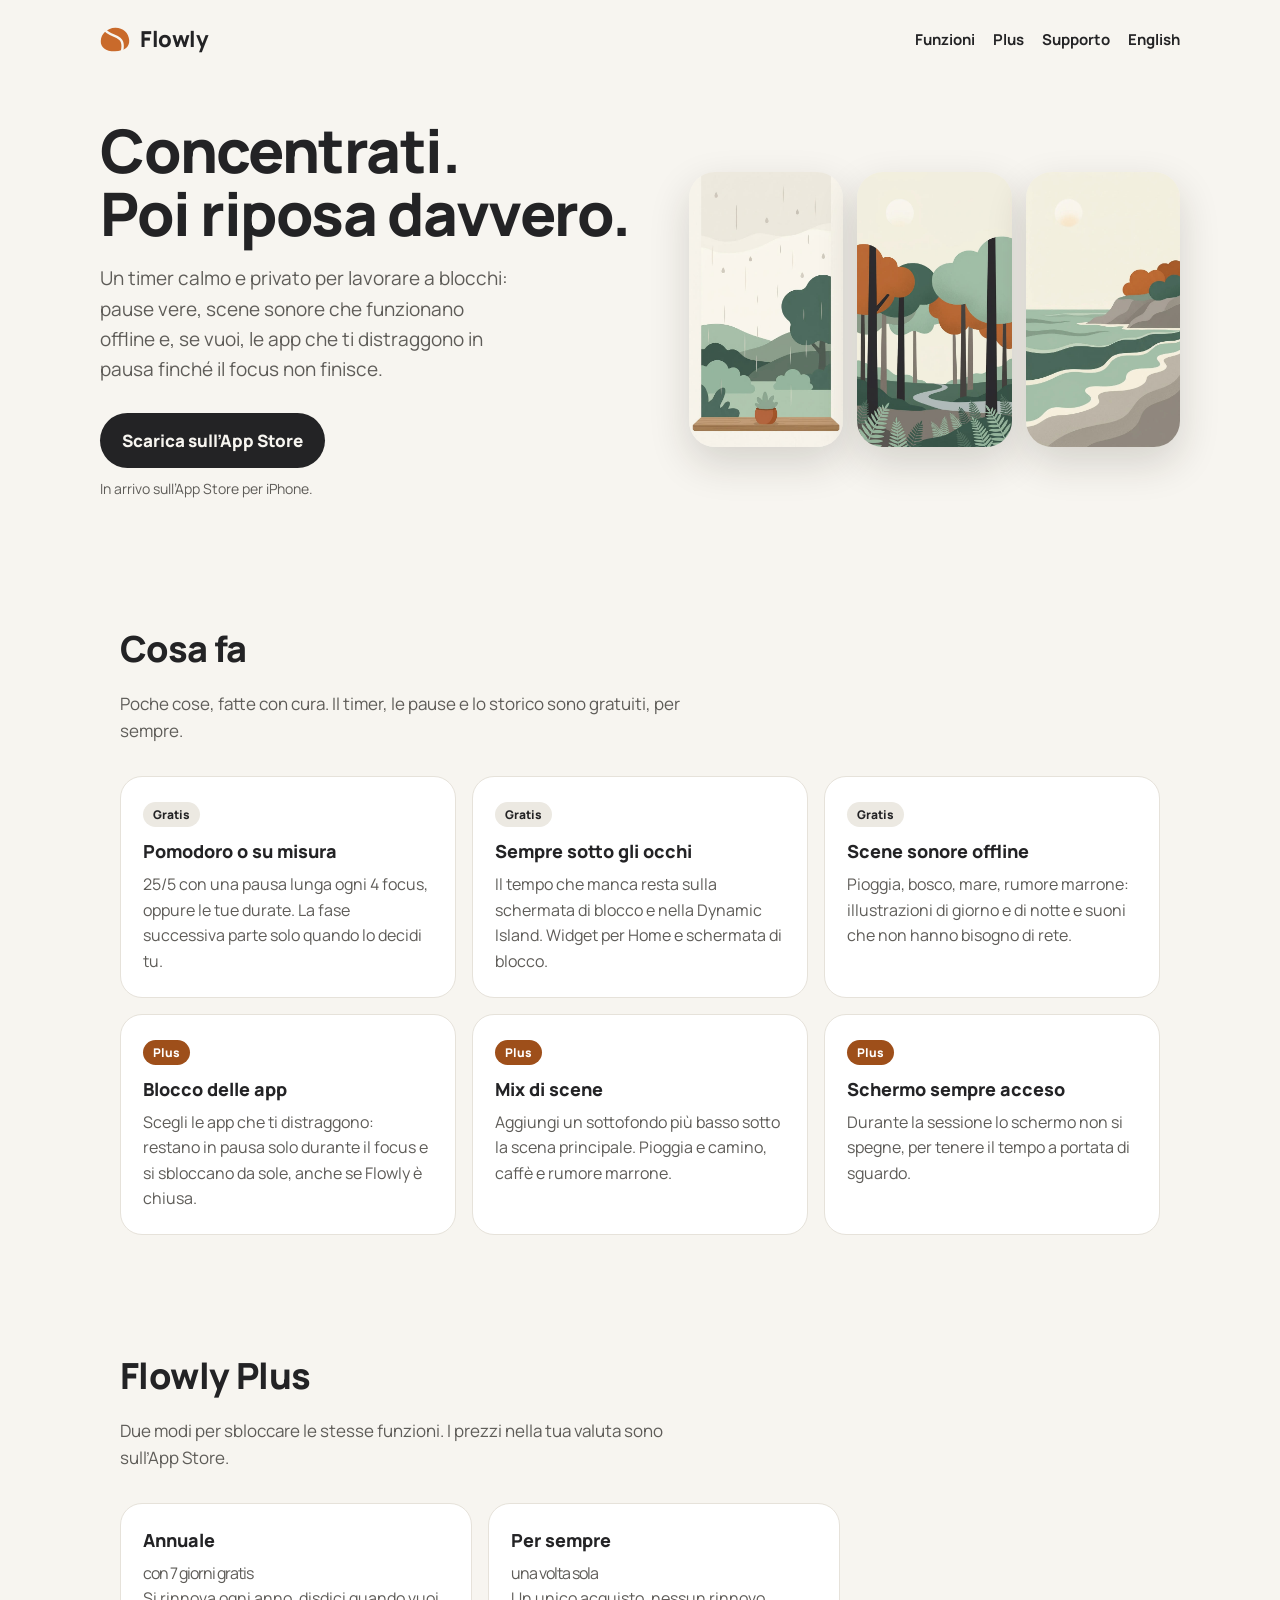
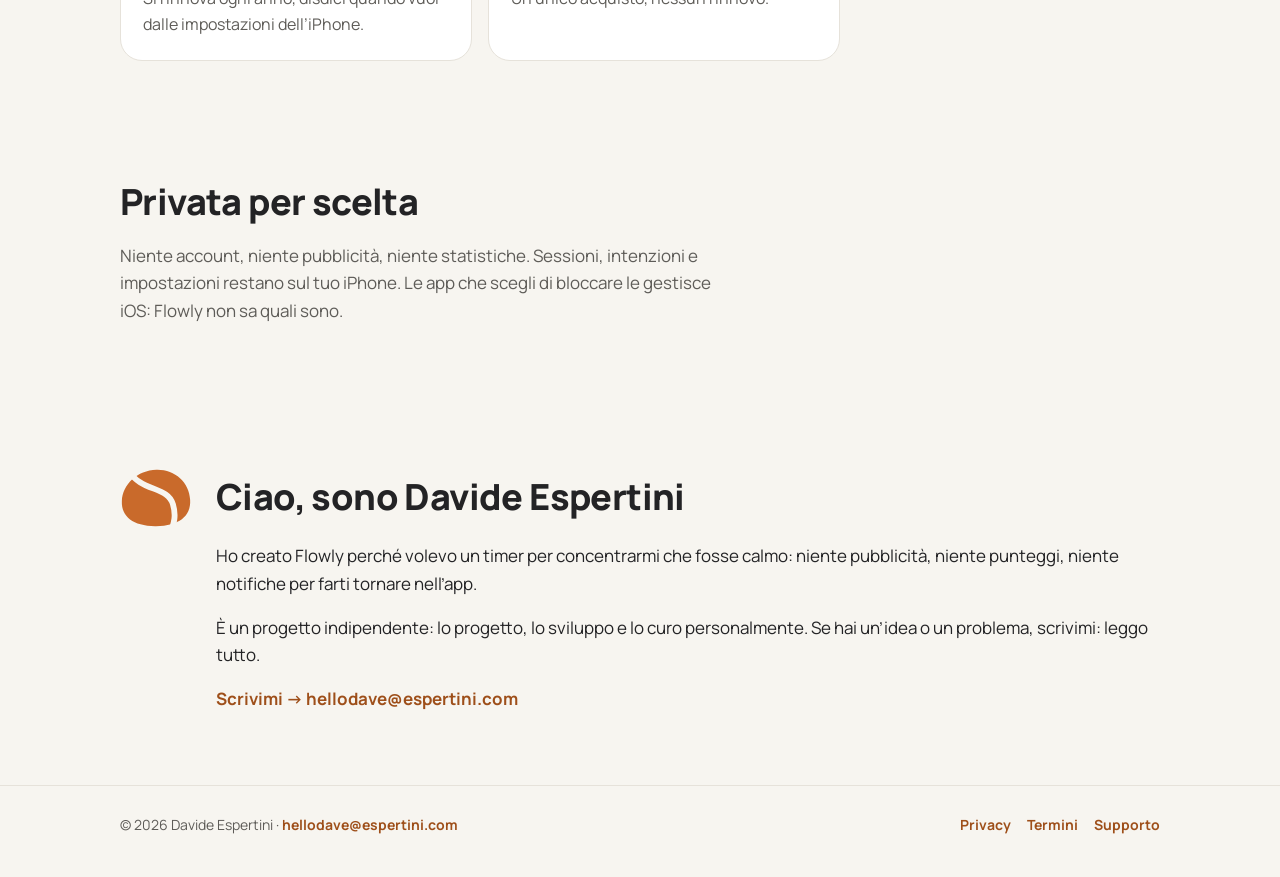
==== index.html @ ad82aa03 "Flowly website: landing, privacy, terms, support (IT/EN) Co-Authored-By: Claude Opus 5.5 <noreply@an" ====
<!doctype html>
<html lang="it">
<head>
<meta charset="utf-8">
<meta name="viewport" content="width=device-width, initial-scale=1">
<title>Flowly — timer per concentrarsi, con calma</title>
<meta name="description" content="Un timer Pomodoro calmo e privato: pause vere, scene sonore offline, blocco delle app durante il focus. Niente pubblicità, niente tracciamento.">
<meta name="theme-color" content="#F7F5F0" media="(prefers-color-scheme: light)">
<meta name="theme-color" content="#131517" media="(prefers-color-scheme: dark)">
<meta name="apple-itunes-app" content="app-id=6829690402">
<link rel="icon" href="assets/favicon.png">
<link rel="apple-touch-icon" href="assets/icon.png">
<link rel="alternate" hreflang="en" href="en/index.html">
<link rel="stylesheet" href="assets/style.css">
</head>
<body>
<header class="wrap top">
  <a class="brand" href="index.html"><img src="assets/mark.svg" alt="">Flowly</a>
  <nav class="top"><a href="index.html#funzioni">Funzioni</a><a href="index.html#plus">Plus</a><a href="support.html">Supporto</a><a href="en/index.html" hreflang="en">English</a></nav>
</header>
<main>

<div class="wrap hero">
  <div>
    <h1>Concentrati.<br>Poi riposa davvero.</h1>
    <p class="lead">Un timer calmo e privato per lavorare a blocchi: pause vere, scene sonore che funzionano offline e, se vuoi, le app che ti distraggono in pausa finché il focus non finisce.</p>
    <a class="badge-store" href="https://apps.apple.com/app/id6829690402">Scarica sull’App Store</a>
    <span class="soon">In arrivo sull’App Store per iPhone.</span>
  </div>
  <div class="phones" aria-hidden="true"><img class="day" src="assets/rain.jpg" alt=""><img class="night" src="assets/rain-night.jpg" alt=""><img class="day" src="assets/forest.jpg" alt=""><img class="night" src="assets/forest-night.jpg" alt=""><img class="day" src="assets/sea.jpg" alt=""><img class="night" src="assets/sea-night.jpg" alt=""></div>
</div>
<section id="funzioni"><div class="wrap"><h2>Cosa fa</h2><p class="sub">Poche cose, fatte con cura. Il timer, le pause e lo storico sono gratuiti, per sempre.</p><div class="grid"><div class="card"><span class="tag">Gratis</span><h3>Pomodoro o su misura</h3><p>25/5 con una pausa lunga ogni 4 focus, oppure le tue durate. La fase successiva parte solo quando lo decidi tu.</p></div><div class="card"><span class="tag">Gratis</span><h3>Sempre sotto gli occhi</h3><p>Il tempo che manca resta sulla schermata di blocco e nella Dynamic Island. Widget per Home e schermata di blocco.</p></div><div class="card"><span class="tag">Gratis</span><h3>Scene sonore offline</h3><p>Pioggia, bosco, mare, rumore marrone: illustrazioni di giorno e di notte e suoni che non hanno bisogno di rete.</p></div><div class="card"><span class="tag plus">Plus</span><h3>Blocco delle app</h3><p>Scegli le app che ti distraggono: restano in pausa solo durante il focus e si sbloccano da sole, anche se Flowly è chiusa.</p></div><div class="card"><span class="tag plus">Plus</span><h3>Mix di scene</h3><p>Aggiungi un sottofondo più basso sotto la scena principale. Pioggia e camino, caffè e rumore marrone.</p></div><div class="card"><span class="tag plus">Plus</span><h3>Schermo sempre acceso</h3><p>Durante la sessione lo schermo non si spegne, per tenere il tempo a portata di sguardo.</p></div></div></div></section>
<section id="plus"><div class="wrap"><h2>Flowly Plus</h2><p class="sub">Due modi per sbloccare le stesse funzioni. I prezzi nella tua valuta sono sull’App Store.</p><div class="pricing"><div class="card"><h3>Annuale</h3><p class="price">con 7 giorni gratis</p><p>Si rinnova ogni anno, disdici quando vuoi dalle impostazioni dell’iPhone.</p></div><div class="card"><h3>Per sempre</h3><p class="price">una volta sola</p><p>Un unico acquisto, nessun rinnovo.</p></div></div></div></section>
<section><div class="wrap"><h2>Privata per scelta</h2><p class="sub">Niente account, niente pubblicità, niente statistiche. Sessioni, intenzioni e impostazioni restano sul tuo iPhone. Le app che scegli di bloccare le gestisce iOS: Flowly non sa quali sono.</p></div></section>
<section><div class="wrap dev"><img src="assets/mark.svg" alt=""><div><h2>Ciao, sono Davide Espertini</h2><p>Ho creato Flowly perché volevo un timer per concentrarmi che fosse calmo: niente pubblicità, niente punteggi, niente notifiche per farti tornare nell’app.</p><p>È un progetto indipendente: lo progetto, lo sviluppo e lo curo personalmente. Se hai un’idea o un problema, scrivimi: leggo tutto.</p><p><a href="mailto:hellodave@espertini.com?subject=Flowly">Scrivimi → hellodave@espertini.com</a></p></div></div></section>

</main>
<footer class="bottom"><div class="wrap"><span>© 2026 Davide Espertini · <a href="mailto:hellodave@espertini.com">hellodave@espertini.com</a></span><nav><a href="privacy.html">Privacy</a><a href="terms.html">Termini</a><a href="support.html">Supporto</a></nav></div></footer>
</body>
</html>
---- assets/style.css ----
@font-face { font-family: Manrope; src: url(fonts/Manrope-Regular.ttf) format("truetype"); font-weight: 400; font-display: swap; }
@font-face { font-family: Manrope; src: url(fonts/Manrope-Bold.ttf) format("truetype"); font-weight: 700; font-display: swap; }
@font-face { font-family: Manrope; src: url(fonts/Manrope-ExtraBold.ttf) format("truetype"); font-weight: 800; font-display: swap; }
@font-face { font-family: Nunito; src: url(fonts/Nunito-Light.ttf) format("truetype"); font-weight: 300; font-display: swap; }

:root {
  --bg: #F7F5F0; --surface: #FFFFFF; --chip: #ECE9E2; --text: #232325; --muted: #5E5C58;
  --accent: #C96A2B; --accent-text: #9E4F1A; --on-accent: #FFFFFF; --border: #E6E2DA; --calm: #2F6B57;
  color-scheme: light dark;
}
@media (prefers-color-scheme: dark) {
  :root {
    --bg: #131517; --surface: #1E2124; --chip: #24282B; --text: #F2F0EA; --muted: #A9A6A0;
    --accent: #D9814A; --accent-text: #E89B68; --on-accent: #141414; --border: #2C3034; --calm: #8CC5AE;
  }
  .day { display: none; }
}
@media (prefers-color-scheme: light) { .night { display: none; } }

* { box-sizing: border-box; }
html { -webkit-text-size-adjust: 100%; }
body { margin: 0; background: var(--bg); color: var(--text); font: 400 17px/1.6 Manrope, system-ui, -apple-system, sans-serif; }
a { color: var(--accent-text); font-weight: 700; text-decoration: none; }
a:hover { text-decoration: underline; }
img { max-width: 100%; display: block; }

.wrap { max-width: 1080px; margin: 0 auto; padding: 0 20px; }
header.top { display: flex; align-items: center; justify-content: space-between; padding: 22px 0; gap: 16px; }
.brand { display: flex; align-items: center; gap: 10px; font-weight: 800; font-size: 22px; letter-spacing: -0.4px; color: var(--text); }
.brand img { width: 30px; height: auto; }
nav.top { display: flex; gap: 18px; flex-wrap: wrap; font-size: 15px; }
nav.top a { color: var(--text); font-weight: 600; }

.hero { display: grid; grid-template-columns: 1.1fr 1fr; gap: 48px; align-items: center; padding: 40px 0 64px; }
.hero h1 { font-size: clamp(36px, 6vw, 60px); line-height: 1.05; letter-spacing: -1.5px; margin: 0 0 18px; font-weight: 800; }
.hero p.lead { font-size: 19px; color: var(--muted); margin: 0 0 28px; max-width: 34ch; }
.badge-store { display: inline-flex; align-items: center; gap: 10px; background: var(--text); color: var(--bg); padding: 14px 22px; border-radius: 999px; font-weight: 800; }
.badge-store:hover { text-decoration: none; opacity: 0.9; }
.soon { display: block; margin-top: 10px; font-size: 14px; color: var(--muted); }
.phones { display: grid; grid-template-columns: repeat(3, minmax(0, 1fr)); gap: 14px; }
.phones img { border-radius: 26px; aspect-ratio: 9 / 16; object-fit: cover; box-shadow: 0 16px 40px rgba(40, 30, 20, 0.16); }
.phones img:nth-child(2) { transform: translateY(-24px); }

section { padding: 56px 0; }
section h2 { font-size: clamp(26px, 4vw, 36px); letter-spacing: -0.6px; margin: 0 0 12px; font-weight: 800; }
section > .wrap > p.sub { color: var(--muted); margin: 0 0 32px; max-width: 60ch; }
.grid { display: grid; grid-template-columns: repeat(3, minmax(0, 1fr)); gap: 16px; }
.card { background: var(--surface); border: 1px solid var(--border); border-radius: 22px; padding: 22px; }
.card h3 { margin: 0 0 6px; font-size: 18px; font-weight: 800; }
.card p { margin: 0; color: var(--muted); font-size: 16px; }
.tag { display: inline-block; font-size: 12px; font-weight: 800; padding: 3px 10px; border-radius: 999px; background: var(--chip); color: var(--text); margin-bottom: 10px; }
.tag.plus { background: var(--accent-text); color: var(--on-accent); }

.pricing { display: grid; grid-template-columns: repeat(2, minmax(0, 1fr)); gap: 16px; max-width: 720px; }
.price { font-family: Nunito, Manrope, sans-serif; font-weight: 300; font-size: 44px; letter-spacing: -1px; margin: 6px 0; }
.note { font-size: 14px; color: var(--muted); }

.dev { display: grid; grid-template-columns: auto 1fr; gap: 24px; align-items: start; }
.dev img { width: 72px; }

article.doc { max-width: 760px; margin: 0 auto; padding: 24px 20px 64px; }
article.doc h1 { font-size: 38px; letter-spacing: -0.8px; margin: 12px 0 6px; }
article.doc h2 { font-size: 21px; margin: 32px 0 6px; }
article.doc .updated { color: var(--muted); font-size: 14px; }
details { background: var(--surface); border: 1px solid var(--border); border-radius: 16px; padding: 14px 18px; margin: 10px 0; }
summary { cursor: pointer; font-weight: 700; }
details p { color: var(--muted); margin: 10px 0 0; }

footer.bottom { border-top: 1px solid var(--border); padding: 28px 0 40px; color: var(--muted); font-size: 14px; }
footer.bottom .wrap { display: flex; flex-wrap: wrap; justify-content: space-between; gap: 12px; }
footer.bottom nav { display: flex; gap: 16px; flex-wrap: wrap; }

@media (max-width: 860px) {
  .hero { grid-template-columns: 1fr; padding-top: 16px; }
  .grid { grid-template-columns: 1fr; }
  .pricing { grid-template-columns: 1fr; }
  nav.top { gap: 12px; }
}
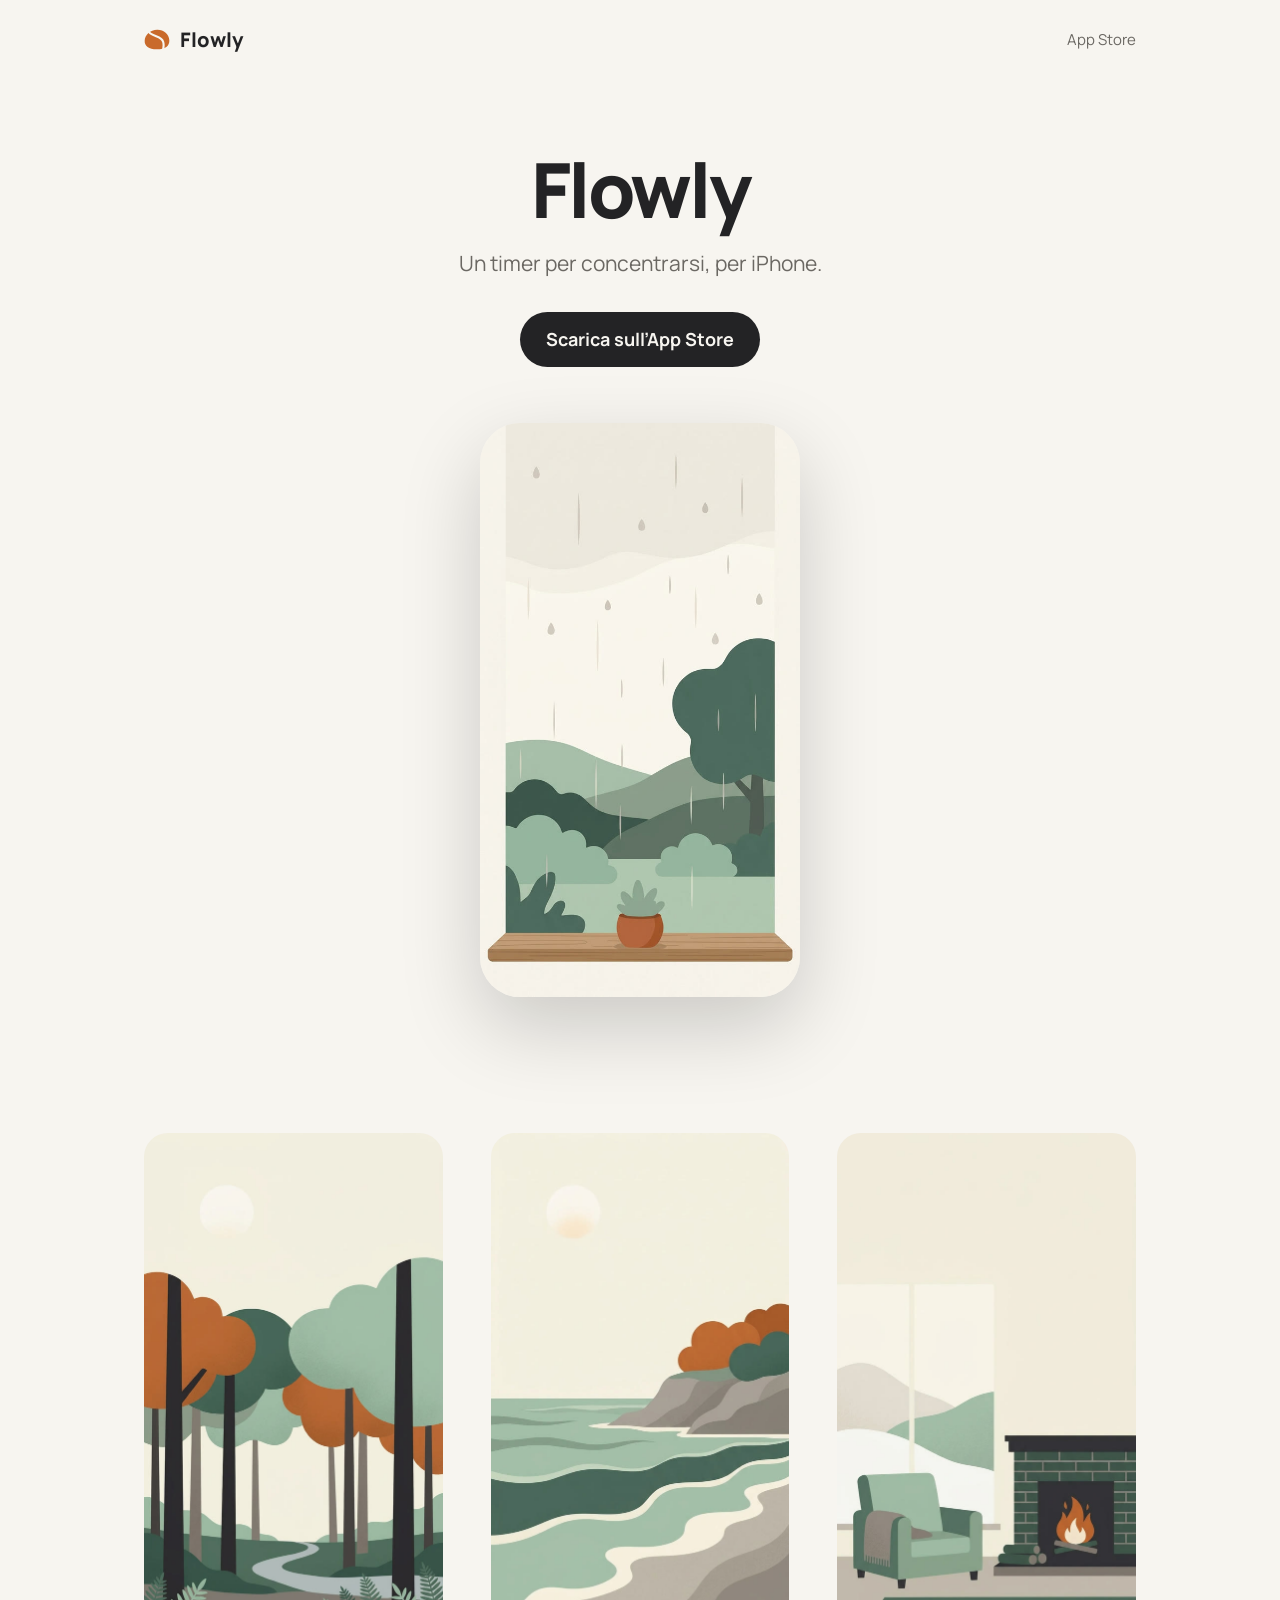
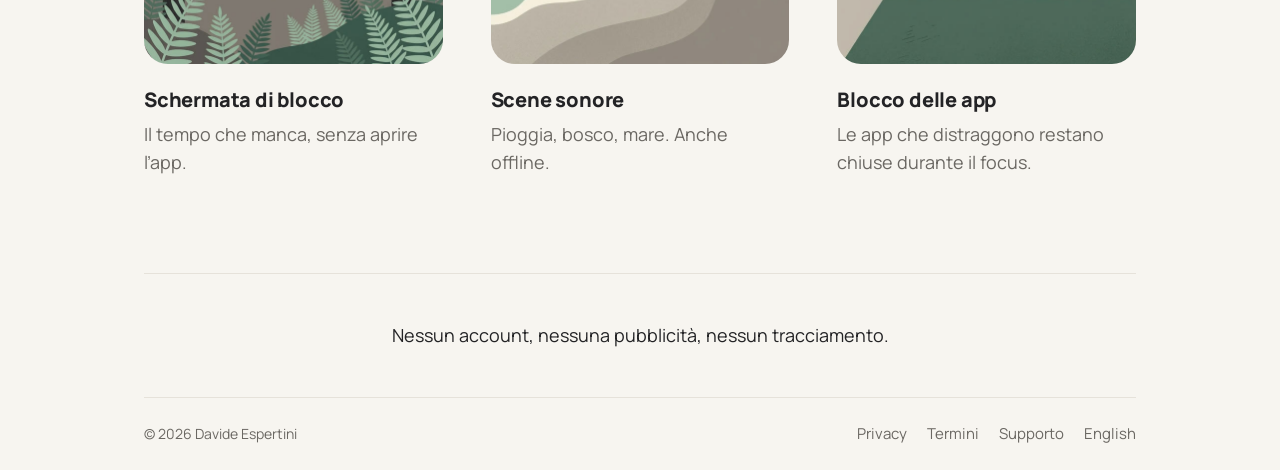
==== commit 7129e8d1: "Site: one message per page (Linear/Apple Notes simplicity) Cut taglines, tags, pricing and helper co" ====
--- a/index.html
+++ b/index.html
@@ -3,38 +3,27 @@
 <head>
 <meta charset="utf-8">
 <meta name="viewport" content="width=device-width, initial-scale=1">
-<title>Flowly — timer per concentrarsi, con calma</title>
-<meta name="description" content="Un timer Pomodoro calmo e privato: pause vere, scene sonore offline, blocco delle app durante il focus. Niente pubblicità, niente tracciamento.">
-<meta name="theme-color" content="#F7F5F0" media="(prefers-color-scheme: light)">
-<meta name="theme-color" content="#131517" media="(prefers-color-scheme: dark)">
+<title>Flowly — Un timer per concentrarsi, per iPhone.</title>
+<meta name="description" content="Un timer per concentrarsi, per iPhone.">
 <meta name="apple-itunes-app" content="app-id=6829690402">
 <link rel="icon" href="assets/favicon.png">
 <link rel="apple-touch-icon" href="assets/icon.png">
-<link rel="alternate" hreflang="en" href="en/index.html">
 <link rel="stylesheet" href="assets/style.css">
 </head>
 <body>
-<header class="wrap top">
-  <a class="brand" href="index.html"><img src="assets/mark.svg" alt="">Flowly</a>
-  <nav class="top"><a href="index.html#funzioni">Funzioni</a><a href="index.html#plus">Plus</a><a href="support.html">Supporto</a><a href="en/index.html" hreflang="en">English</a></nav>
-</header>
+<div class="wrap">
+<header><a class="brand" href="index.html"><img src="assets/mark.svg" alt="">Flowly</a><nav><a href="https://apps.apple.com/app/id6829690402">App Store</a></nav></header>
 <main>
-
-<div class="wrap hero">
-  <div>
-    <h1>Concentrati.<br>Poi riposa davvero.</h1>
-    <p class="lead">Un timer calmo e privato per lavorare a blocchi: pause vere, scene sonore che funzionano offline e, se vuoi, le app che ti distraggono in pausa finché il focus non finisce.</p>
-    <a class="badge-store" href="https://apps.apple.com/app/id6829690402">Scarica sull’App Store</a>
-    <span class="soon">In arrivo sull’App Store per iPhone.</span>
-  </div>
-  <div class="phones" aria-hidden="true"><img class="day" src="assets/rain.jpg" alt=""><img class="night" src="assets/rain-night.jpg" alt=""><img class="day" src="assets/forest.jpg" alt=""><img class="night" src="assets/forest-night.jpg" alt=""><img class="day" src="assets/sea.jpg" alt=""><img class="night" src="assets/sea-night.jpg" alt=""></div>
+<section class="hero">
+  <h1>Flowly</h1>
+  <p>Un timer per concentrarsi, per iPhone.</p>
+  <a class="cta" href="https://apps.apple.com/app/id6829690402">Scarica sull’App Store</a>
+  <div class="shot"><img class="light-only" src="assets/session.jpg" alt="Un timer per concentrarsi, per iPhone."><img class="dark-only" src="assets/session-night.jpg" alt="Un timer per concentrarsi, per iPhone."></div>
+</section>
+<section class="features"><div><img class="light-only" src="assets/lock.jpg" alt="Schermata di blocco"><img class="dark-only" src="assets/lock-night.jpg" alt="Schermata di blocco"><h2>Schermata di blocco</h2><p>Il tempo che manca, senza aprire l’app.</p></div><div><img class="light-only" src="assets/sounds.jpg" alt="Scene sonore"><img class="dark-only" src="assets/sounds-night.jpg" alt="Scene sonore"><h2>Scene sonore</h2><p>Pioggia, bosco, mare. Anche offline.</p></div><div><img class="light-only" src="assets/block.jpg" alt="Blocco delle app"><img class="dark-only" src="assets/block-night.jpg" alt="Blocco delle app"><h2>Blocco delle app</h2><p>Le app che distraggono restano chiuse durante il focus.</p></div></section>
+<p class="note">Nessun account, nessuna pubblicità, nessun tracciamento.</p>
+</main>
+<footer><span>© 2026 Davide Espertini</span><nav><a href="privacy.html">Privacy</a><a href="terms.html">Termini</a><a href="support.html">Supporto</a><a href="en/" hreflang="en">English</a></nav></footer>
 </div>
-<section id="funzioni"><div class="wrap"><h2>Cosa fa</h2><p class="sub">Poche cose, fatte con cura. Il timer, le pause e lo storico sono gratuiti, per sempre.</p><div class="grid"><div class="card"><span class="tag">Gratis</span><h3>Pomodoro o su misura</h3><p>25/5 con una pausa lunga ogni 4 focus, oppure le tue durate. La fase successiva parte solo quando lo decidi tu.</p></div><div class="card"><span class="tag">Gratis</span><h3>Sempre sotto gli occhi</h3><p>Il tempo che manca resta sulla schermata di blocco e nella Dynamic Island. Widget per Home e schermata di blocco.</p></div><div class="card"><span class="tag">Gratis</span><h3>Scene sonore offline</h3><p>Pioggia, bosco, mare, rumore marrone: illustrazioni di giorno e di notte e suoni che non hanno bisogno di rete.</p></div><div class="card"><span class="tag plus">Plus</span><h3>Blocco delle app</h3><p>Scegli le app che ti distraggono: restano in pausa solo durante il focus e si sbloccano da sole, anche se Flowly è chiusa.</p></div><div class="card"><span class="tag plus">Plus</span><h3>Mix di scene</h3><p>Aggiungi un sottofondo più basso sotto la scena principale. Pioggia e camino, caffè e rumore marrone.</p></div><div class="card"><span class="tag plus">Plus</span><h3>Schermo sempre acceso</h3><p>Durante la sessione lo schermo non si spegne, per tenere il tempo a portata di sguardo.</p></div></div></div></section>
-<section id="plus"><div class="wrap"><h2>Flowly Plus</h2><p class="sub">Due modi per sbloccare le stesse funzioni. I prezzi nella tua valuta sono sull’App Store.</p><div class="pricing"><div class="card"><h3>Annuale</h3><p class="price">con 7 giorni gratis</p><p>Si rinnova ogni anno, disdici quando vuoi dalle impostazioni dell’iPhone.</p></div><div class="card"><h3>Per sempre</h3><p class="price">una volta sola</p><p>Un unico acquisto, nessun rinnovo.</p></div></div></div></section>
-<section><div class="wrap"><h2>Privata per scelta</h2><p class="sub">Niente account, niente pubblicità, niente statistiche. Sessioni, intenzioni e impostazioni restano sul tuo iPhone. Le app che scegli di bloccare le gestisce iOS: Flowly non sa quali sono.</p></div></section>
-<section><div class="wrap dev"><img src="assets/mark.svg" alt=""><div><h2>Ciao, sono Davide Espertini</h2><p>Ho creato Flowly perché volevo un timer per concentrarmi che fosse calmo: niente pubblicità, niente punteggi, niente notifiche per farti tornare nell’app.</p><p>È un progetto indipendente: lo progetto, lo sviluppo e lo curo personalmente. Se hai un’idea o un problema, scrivimi: leggo tutto.</p><p><a href="mailto:hellodave@espertini.com?subject=Flowly">Scrivimi → hellodave@espertini.com</a></p></div></div></section>
-
-</main>
-<footer class="bottom"><div class="wrap"><span>© 2026 Davide Espertini · <a href="mailto:hellodave@espertini.com">hellodave@espertini.com</a></span><nav><a href="privacy.html">Privacy</a><a href="terms.html">Termini</a><a href="support.html">Supporto</a></nav></div></footer>
 </body>
 </html>
--- a/assets/style.css
+++ b/assets/style.css
@@ -1,78 +1,45 @@
 @font-face { font-family: Manrope; src: url(fonts/Manrope-Regular.ttf) format("truetype"); font-weight: 400; font-display: swap; }
 @font-face { font-family: Manrope; src: url(fonts/Manrope-Bold.ttf) format("truetype"); font-weight: 700; font-display: swap; }
 @font-face { font-family: Manrope; src: url(fonts/Manrope-ExtraBold.ttf) format("truetype"); font-weight: 800; font-display: swap; }
-@font-face { font-family: Nunito; src: url(fonts/Nunito-Light.ttf) format("truetype"); font-weight: 300; font-display: swap; }
 
-:root {
-  --bg: #F7F5F0; --surface: #FFFFFF; --chip: #ECE9E2; --text: #232325; --muted: #5E5C58;
-  --accent: #C96A2B; --accent-text: #9E4F1A; --on-accent: #FFFFFF; --border: #E6E2DA; --calm: #2F6B57;
-  color-scheme: light dark;
-}
-@media (prefers-color-scheme: dark) {
-  :root {
-    --bg: #131517; --surface: #1E2124; --chip: #24282B; --text: #F2F0EA; --muted: #A9A6A0;
-    --accent: #D9814A; --accent-text: #E89B68; --on-accent: #141414; --border: #2C3034; --calm: #8CC5AE;
-  }
-  .day { display: none; }
-}
-@media (prefers-color-scheme: light) { .night { display: none; } }
+:root { --bg: #F7F5F0; --text: #232325; --muted: #6B6863; --line: #E6E2DA; --accent: #9E4F1A; color-scheme: light dark; }
+@media (prefers-color-scheme: dark) { :root { --bg: #131517; --text: #F2F0EA; --muted: #9C998F; --line: #2C3034; --accent: #E89B68; } }
 
-* { box-sizing: border-box; }
-html { -webkit-text-size-adjust: 100%; }
-body { margin: 0; background: var(--bg); color: var(--text); font: 400 17px/1.6 Manrope, system-ui, -apple-system, sans-serif; }
-a { color: var(--accent-text); font-weight: 700; text-decoration: none; }
-a:hover { text-decoration: underline; }
-img { max-width: 100%; display: block; }
+* { box-sizing: border-box; margin: 0; }
+body { background: var(--bg); color: var(--text); font: 400 18px/1.55 Manrope, system-ui, sans-serif; -webkit-font-smoothing: antialiased; }
+a { color: inherit; }
+img { display: block; max-width: 100%; height: auto; }
+.wrap { max-width: 1040px; margin: 0 auto; padding: 0 24px; }
 
-.wrap { max-width: 1080px; margin: 0 auto; padding: 0 20px; }
-header.top { display: flex; align-items: center; justify-content: space-between; padding: 22px 0; gap: 16px; }
-.brand { display: flex; align-items: center; gap: 10px; font-weight: 800; font-size: 22px; letter-spacing: -0.4px; color: var(--text); }
-.brand img { width: 30px; height: auto; }
-nav.top { display: flex; gap: 18px; flex-wrap: wrap; font-size: 15px; }
-nav.top a { color: var(--text); font-weight: 600; }
+header, footer { display: flex; align-items: center; justify-content: space-between; gap: 16px; padding: 24px 0; }
+.brand { display: flex; align-items: center; gap: 10px; font-weight: 800; font-size: 20px; text-decoration: none; }
+.brand img { width: 26px; }
+nav { display: flex; gap: 20px; font-size: 15px; color: var(--muted); }
+nav a { text-decoration: none; }
+nav a:hover, .cta:hover { color: var(--text); }
 
-.hero { display: grid; grid-template-columns: 1.1fr 1fr; gap: 48px; align-items: center; padding: 40px 0 64px; }
-.hero h1 { font-size: clamp(36px, 6vw, 60px); line-height: 1.05; letter-spacing: -1.5px; margin: 0 0 18px; font-weight: 800; }
-.hero p.lead { font-size: 19px; color: var(--muted); margin: 0 0 28px; max-width: 34ch; }
-.badge-store { display: inline-flex; align-items: center; gap: 10px; background: var(--text); color: var(--bg); padding: 14px 22px; border-radius: 999px; font-weight: 800; }
-.badge-store:hover { text-decoration: none; opacity: 0.9; }
-.soon { display: block; margin-top: 10px; font-size: 14px; color: var(--muted); }
-.phones { display: grid; grid-template-columns: repeat(3, minmax(0, 1fr)); gap: 14px; }
-.phones img { border-radius: 26px; aspect-ratio: 9 / 16; object-fit: cover; box-shadow: 0 16px 40px rgba(40, 30, 20, 0.16); }
-.phones img:nth-child(2) { transform: translateY(-24px); }
+.hero { text-align: center; padding: 72px 0 40px; }
+h1 { font-size: clamp(44px, 8vw, 76px); font-weight: 800; letter-spacing: -0.04em; line-height: 1; }
+.hero p { color: var(--muted); font-size: 21px; margin: 20px 0 32px; }
+.cta { display: inline-block; padding: 14px 26px; border-radius: 999px; background: var(--text); color: var(--bg); font-weight: 700; text-decoration: none; }
+.cta:hover { opacity: 0.85; color: var(--bg); }
 
-section { padding: 56px 0; }
-section h2 { font-size: clamp(26px, 4vw, 36px); letter-spacing: -0.6px; margin: 0 0 12px; font-weight: 800; }
-section > .wrap > p.sub { color: var(--muted); margin: 0 0 32px; max-width: 60ch; }
-.grid { display: grid; grid-template-columns: repeat(3, minmax(0, 1fr)); gap: 16px; }
-.card { background: var(--surface); border: 1px solid var(--border); border-radius: 22px; padding: 22px; }
-.card h3 { margin: 0 0 6px; font-size: 18px; font-weight: 800; }
-.card p { margin: 0; color: var(--muted); font-size: 16px; }
-.tag { display: inline-block; font-size: 12px; font-weight: 800; padding: 3px 10px; border-radius: 999px; background: var(--chip); color: var(--text); margin-bottom: 10px; }
-.tag.plus { background: var(--accent-text); color: var(--on-accent); }
+.shot { width: min(320px, 70vw); margin: 56px auto 0; border-radius: 40px; overflow: hidden; box-shadow: 0 30px 80px rgba(0, 0, 0, 0.18); }
+.features { display: grid; grid-template-columns: repeat(3, 1fr); gap: 48px; padding: 96px 0; border-bottom: 1px solid var(--line); }
+.features img { border-radius: 24px; margin-bottom: 20px; aspect-ratio: 9 / 16; object-fit: cover; }
+h2 { font-size: 20px; font-weight: 800; letter-spacing: -0.01em; }
+.features p, .doc p, .doc li { color: var(--muted); }
+.features p { margin-top: 6px; }
+.note { text-align: center; padding: 48px 0; }
 
-.pricing { display: grid; grid-template-columns: repeat(2, minmax(0, 1fr)); gap: 16px; max-width: 720px; }
-.price { font-family: Nunito, Manrope, sans-serif; font-weight: 300; font-size: 44px; letter-spacing: -1px; margin: 6px 0; }
-.note { font-size: 14px; color: var(--muted); }
+.doc { max-width: 680px; padding: 48px 24px 96px; }
+.doc h1 { font-size: 40px; margin-bottom: 32px; }
+.doc h2 { margin: 32px 0 8px; }
+.doc p + p { margin-top: 12px; }
+.doc a { color: var(--accent); }
 
-.dev { display: grid; grid-template-columns: auto 1fr; gap: 24px; align-items: start; }
-.dev img { width: 72px; }
-
-article.doc { max-width: 760px; margin: 0 auto; padding: 24px 20px 64px; }
-article.doc h1 { font-size: 38px; letter-spacing: -0.8px; margin: 12px 0 6px; }
-article.doc h2 { font-size: 21px; margin: 32px 0 6px; }
-article.doc .updated { color: var(--muted); font-size: 14px; }
-details { background: var(--surface); border: 1px solid var(--border); border-radius: 16px; padding: 14px 18px; margin: 10px 0; }
-summary { cursor: pointer; font-weight: 700; }
-details p { color: var(--muted); margin: 10px 0 0; }
-
-footer.bottom { border-top: 1px solid var(--border); padding: 28px 0 40px; color: var(--muted); font-size: 14px; }
-footer.bottom .wrap { display: flex; flex-wrap: wrap; justify-content: space-between; gap: 12px; }
-footer.bottom nav { display: flex; gap: 16px; flex-wrap: wrap; }
-
-@media (max-width: 860px) {
-  .hero { grid-template-columns: 1fr; padding-top: 16px; }
-  .grid { grid-template-columns: 1fr; }
-  .pricing { grid-template-columns: 1fr; }
-  nav.top { gap: 12px; }
-}
+footer { border-top: 1px solid var(--line); color: var(--muted); font-size: 14px; flex-wrap: wrap; }
+.light-only { display: block; }
+.dark-only { display: none; }
+@media (prefers-color-scheme: dark) { .light-only { display: none; } .dark-only { display: block; } }
+@media (max-width: 760px) { .features { grid-template-columns: 1fr; padding: 64px 0; gap: 56px; } .features img { max-width: 280px; } .hero { padding-top: 40px; } }
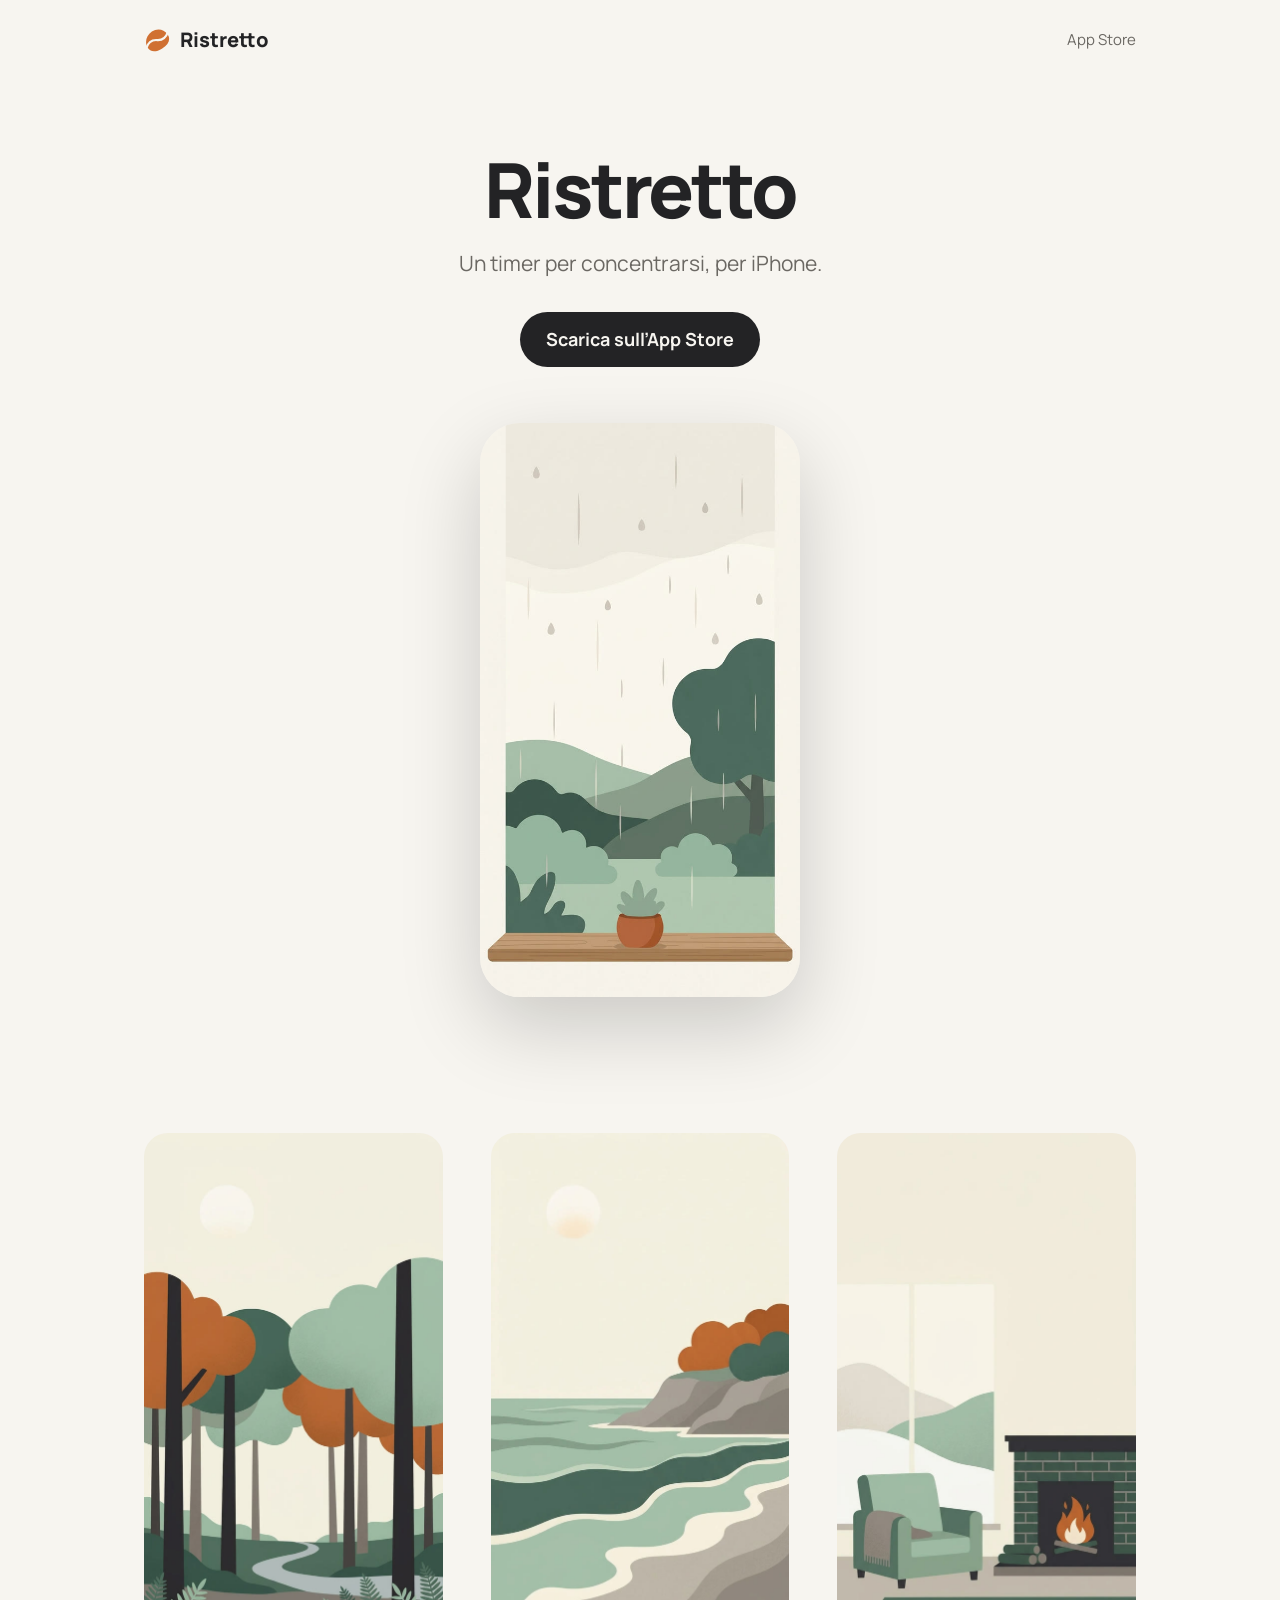
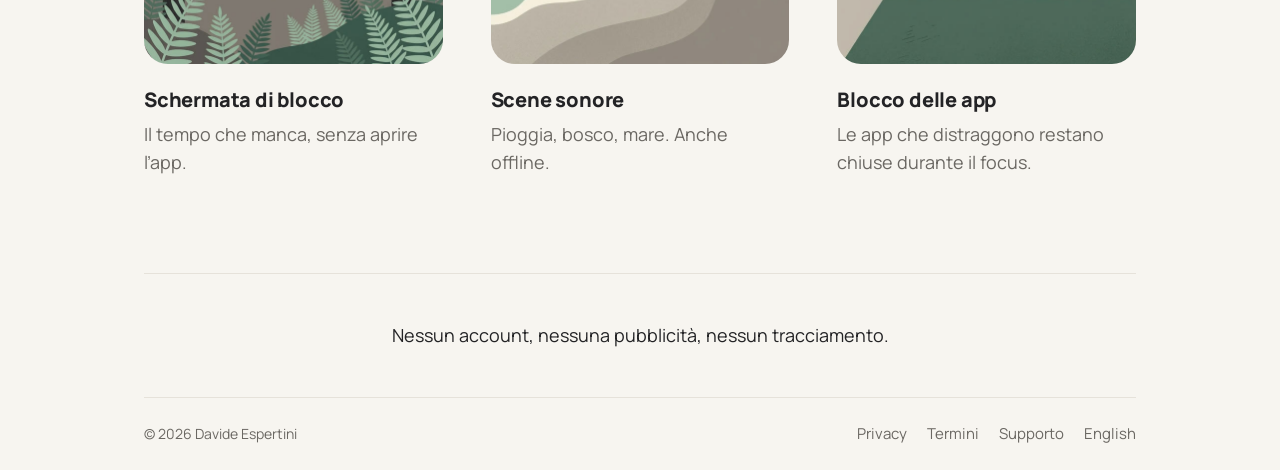
==== commit c6461ab5: "Rename the website to Ristretto, with the new coffee-bean mark Co-Authored-By: Claude Opus 5.5 <nore" ====
--- a/index.html
+++ b/index.html
@@ -3,7 +3,7 @@
 <head>
 <meta charset="utf-8">
 <meta name="viewport" content="width=device-width, initial-scale=1">
-<title>Flowly — Un timer per concentrarsi, per iPhone.</title>
+<title>Ristretto — Un timer per concentrarsi, per iPhone.</title>
 <meta name="description" content="Un timer per concentrarsi, per iPhone.">
 <meta name="apple-itunes-app" content="app-id=6829690402">
 <link rel="icon" href="assets/favicon.png">
@@ -12,10 +12,10 @@
 </head>
 <body>
 <div class="wrap">
-<header><a class="brand" href="index.html"><img src="assets/mark.svg" alt="">Flowly</a><nav><a href="https://apps.apple.com/app/id6829690402">App Store</a></nav></header>
+<header><a class="brand" href="index.html"><img src="assets/mark.svg" alt="">Ristretto</a><nav><a href="https://apps.apple.com/app/id6829690402">App Store</a></nav></header>
 <main>
 <section class="hero">
-  <h1>Flowly</h1>
+  <h1>Ristretto</h1>
   <p>Un timer per concentrarsi, per iPhone.</p>
   <a class="cta" href="https://apps.apple.com/app/id6829690402">Scarica sull’App Store</a>
   <div class="shot"><img class="light-only" src="assets/session.jpg" alt="Un timer per concentrarsi, per iPhone."><img class="dark-only" src="assets/session-night.jpg" alt="Un timer per concentrarsi, per iPhone."></div>
